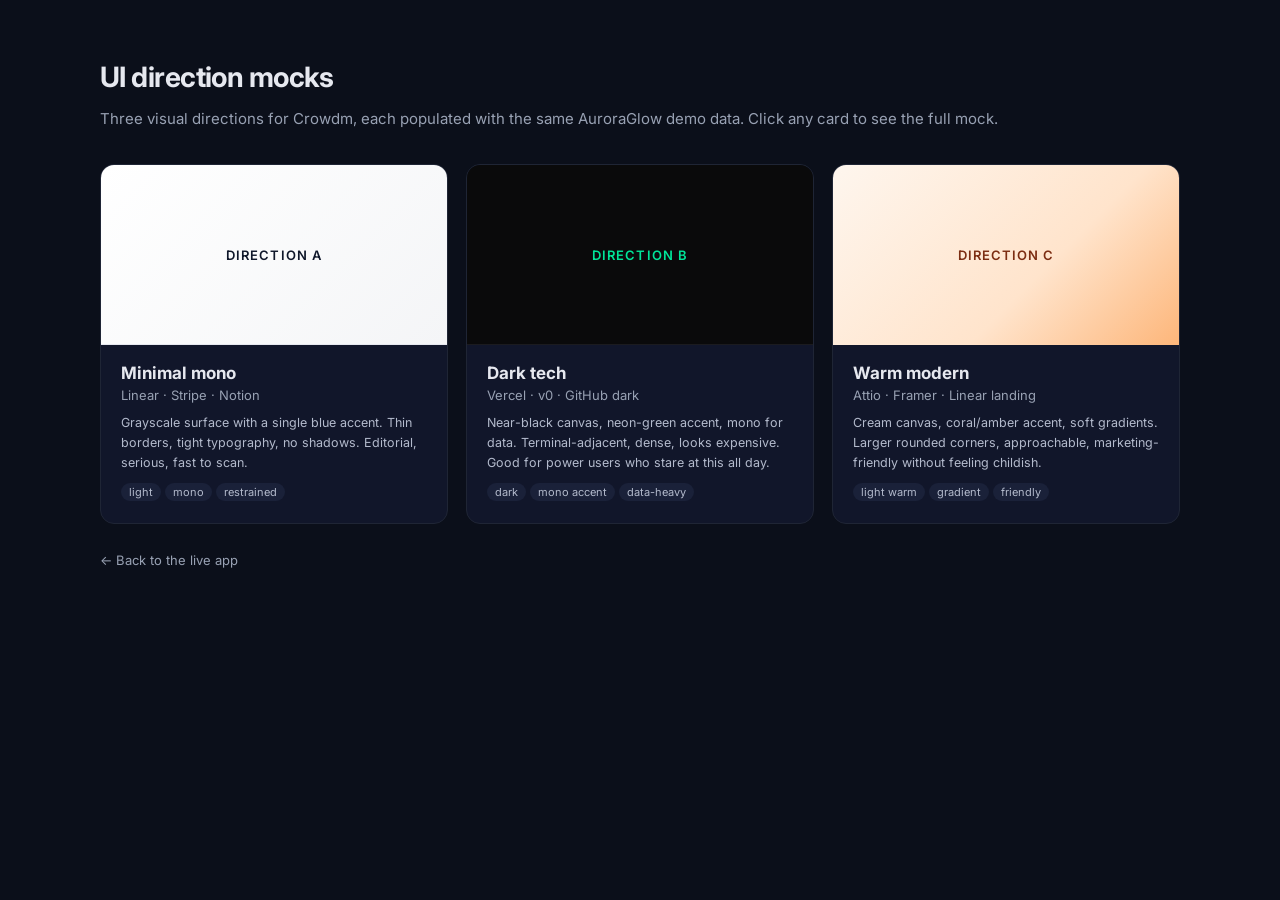
==== frontend/mocks/index.html @ 763b8401 "Add three UI direction mocks at /mocks Adds frontend/mocks/ with a gallery index and three distinct," ====
<!DOCTYPE html>
<html lang="en">
<head>
<meta charset="UTF-8" />
<meta name="viewport" content="width=device-width, initial-scale=1" />
<title>UI direction mocks · Crowdm</title>
<link rel="preconnect" href="https://fonts.googleapis.com" />
<link rel="preconnect" href="https://fonts.gstatic.com" crossorigin />
<link href="https://fonts.googleapis.com/css2?family=Inter:wght@400;500;600;700&display=swap" rel="stylesheet" />
<style>
  * { box-sizing: border-box; }
  body {
    font-family: "Inter", ui-sans-serif, system-ui, -apple-system, sans-serif;
    background: #0b0f1a;
    color: #e6e8ef;
    margin: 0;
    min-height: 100vh;
    padding: 60px 24px;
    display: flex;
    flex-direction: column;
    align-items: center;
  }
  .wrap { max-width: 1080px; width: 100%; }
  h1 { font-size: 28px; margin: 0 0 6px; letter-spacing: -0.02em; }
  .lede { color: #98a1b3; font-size: 15px; margin-bottom: 36px; }
  .grid { display: grid; grid-template-columns: repeat(3, 1fr); gap: 18px; }
  @media (max-width: 880px) { .grid { grid-template-columns: 1fr; } }
  .card {
    border-radius: 14px;
    overflow: hidden;
    border: 1px solid #1f2535;
    background: #11162a;
    transition: transform .15s ease, border-color .15s ease;
    text-decoration: none;
    color: inherit;
    display: block;
  }
  .card:hover { transform: translateY(-3px); border-color: #3b4470; }
  .thumb { height: 180px; display: flex; align-items: center; justify-content: center; font-weight: 600; font-size: 13px; letter-spacing: 0.08em; text-transform: uppercase; }
  .thumb-a { background: linear-gradient(135deg, #ffffff 0%, #f4f5f7 100%); color: #0f172a; border-bottom: 1px solid #e6e8ef; }
  .thumb-b { background: #0a0a0b; color: #00e599; border-bottom: 1px solid #1b1b1f; }
  .thumb-c { background: linear-gradient(135deg, #fef6ee 0%, #ffe4cc 60%, #fdb67a 100%); color: #7c2d12; }
  .body { padding: 18px 20px 22px; }
  .body h3 { margin: 0 0 4px; font-size: 17px; }
  .body .meta { color: #98a1b3; font-size: 13px; margin-bottom: 10px; }
  .body .attrs { font-size: 12.5px; color: #b3bacc; line-height: 1.6; }
  .tag { display: inline-block; font-size: 11px; color: #b3bacc; background: #1a2139; padding: 2px 8px; border-radius: 999px; margin-right: 4px; margin-top: 10px; }
  .backlink { color: #98a1b3; font-size: 13px; text-decoration: none; margin-top: 28px; display: inline-block; }
  .backlink:hover { color: #e6e8ef; }
</style>
</head>
<body>
  <div class="wrap">
    <h1>UI direction mocks</h1>
    <p class="lede">Three visual directions for Crowdm, each populated with the same AuroraGlow demo data. Click any card to see the full mock.</p>

    <div class="grid">
      <a class="card" href="direction-a.html">
        <div class="thumb thumb-a">Direction A</div>
        <div class="body">
          <h3>Minimal mono</h3>
          <div class="meta">Linear · Stripe · Notion</div>
          <div class="attrs">Grayscale surface with a single blue accent. Thin borders, tight typography, no shadows. Editorial, serious, fast to scan.</div>
          <div>
            <span class="tag">light</span><span class="tag">mono</span><span class="tag">restrained</span>
          </div>
        </div>
      </a>

      <a class="card" href="direction-b.html">
        <div class="thumb thumb-b">Direction B</div>
        <div class="body">
          <h3>Dark tech</h3>
          <div class="meta">Vercel · v0 · GitHub dark</div>
          <div class="attrs">Near-black canvas, neon-green accent, mono for data. Terminal-adjacent, dense, looks expensive. Good for power users who stare at this all day.</div>
          <div>
            <span class="tag">dark</span><span class="tag">mono accent</span><span class="tag">data-heavy</span>
          </div>
        </div>
      </a>

      <a class="card" href="direction-c.html">
        <div class="thumb thumb-c">Direction C</div>
        <div class="body">
          <h3>Warm modern</h3>
          <div class="meta">Attio · Framer · Linear landing</div>
          <div class="attrs">Cream canvas, coral/amber accent, soft gradients. Larger rounded corners, approachable, marketing-friendly without feeling childish.</div>
          <div>
            <span class="tag">light warm</span><span class="tag">gradient</span><span class="tag">friendly</span>
          </div>
        </div>
      </a>
    </div>

    <a class="backlink" href="/">← Back to the live app</a>
  </div>
</body>
</html>
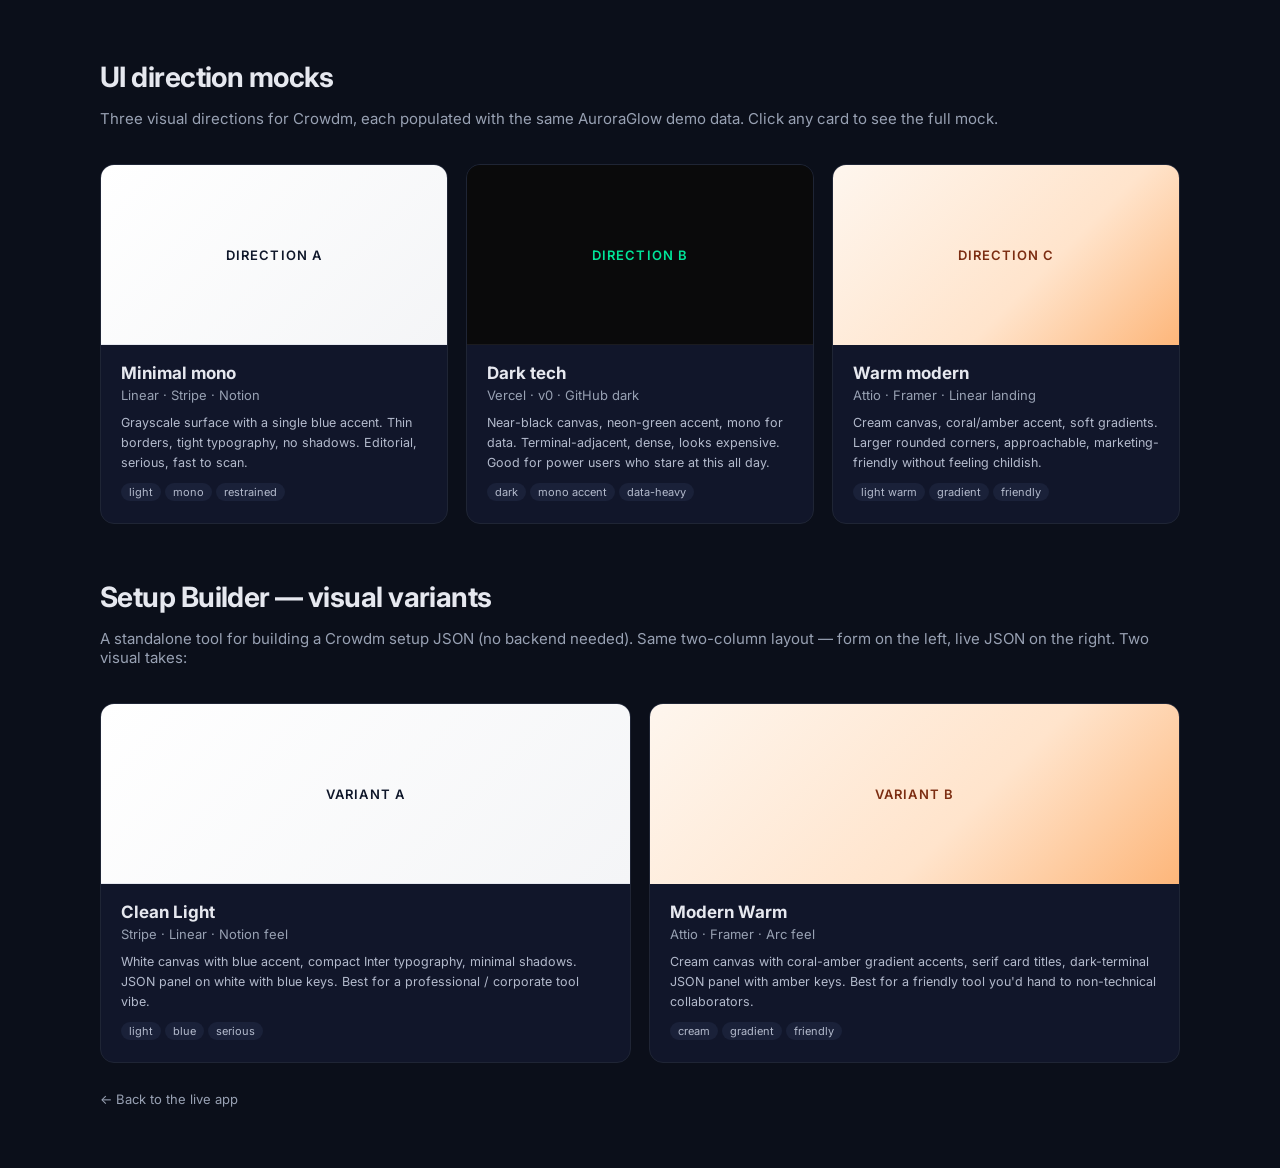
==== commit c0660268: "Add Setup Builder mockups (2 visual variants) Adds two self-contained HTML mockups for a standalone " ====
--- a/frontend/mocks/index.html
+++ b/frontend/mocks/index.html
@@ -92,6 +92,35 @@
       </a>
     </div>
 
+    <h1 style="margin-top: 56px;">Setup Builder — visual variants</h1>
+    <p class="lede">A standalone tool for building a Crowdm setup JSON (no backend needed). Same two-column layout — form on the left, live JSON on the right. Two visual takes:</p>
+
+    <div class="grid" style="grid-template-columns: repeat(2, 1fr);">
+      <a class="card" href="builder-light.html">
+        <div class="thumb thumb-a">Variant A</div>
+        <div class="body">
+          <h3>Clean Light</h3>
+          <div class="meta">Stripe · Linear · Notion feel</div>
+          <div class="attrs">White canvas with blue accent, compact Inter typography, minimal shadows. JSON panel on white with blue keys. Best for a professional / corporate tool vibe.</div>
+          <div>
+            <span class="tag">light</span><span class="tag">blue</span><span class="tag">serious</span>
+          </div>
+        </div>
+      </a>
+
+      <a class="card" href="builder-warm.html">
+        <div class="thumb thumb-c">Variant B</div>
+        <div class="body">
+          <h3>Modern Warm</h3>
+          <div class="meta">Attio · Framer · Arc feel</div>
+          <div class="attrs">Cream canvas with coral-amber gradient accents, serif card titles, dark-terminal JSON panel with amber keys. Best for a friendly tool you'd hand to non-technical collaborators.</div>
+          <div>
+            <span class="tag">cream</span><span class="tag">gradient</span><span class="tag">friendly</span>
+          </div>
+        </div>
+      </a>
+    </div>
+
     <a class="backlink" href="/">← Back to the live app</a>
   </div>
 </body>
